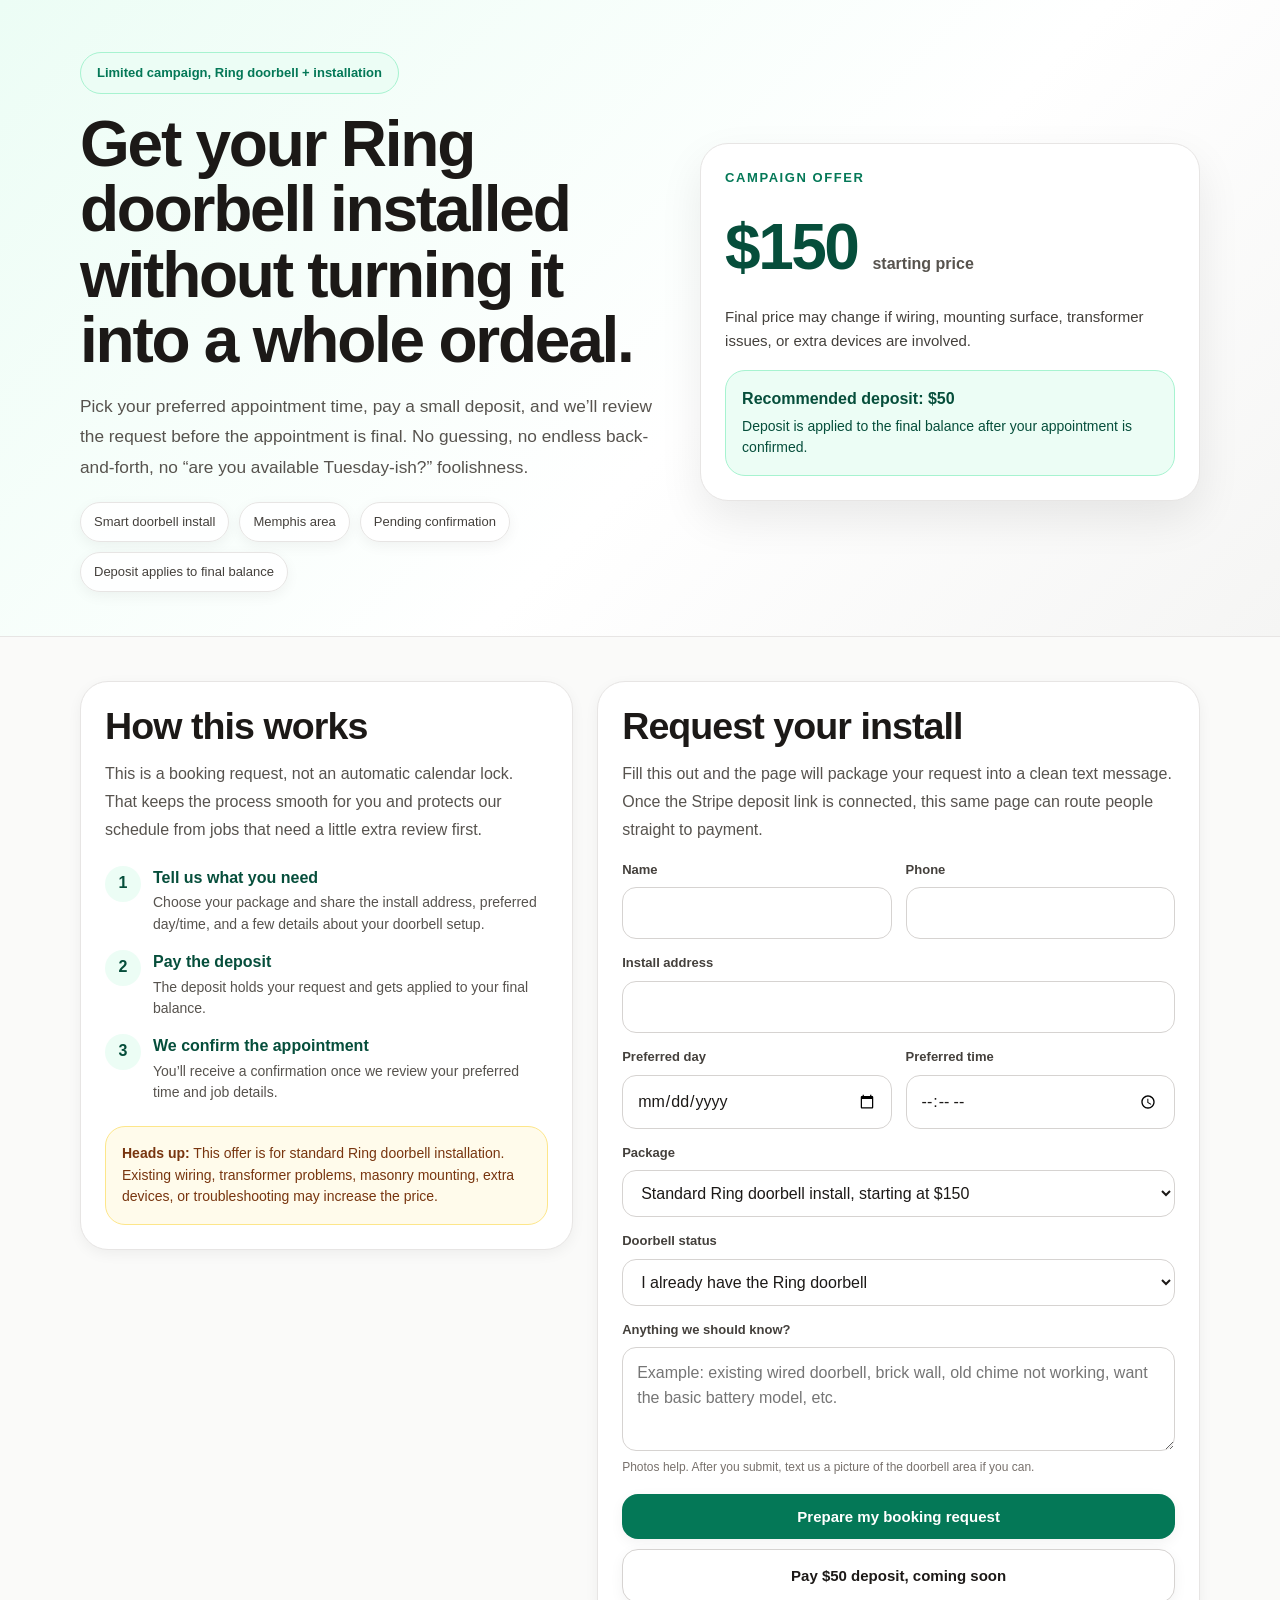
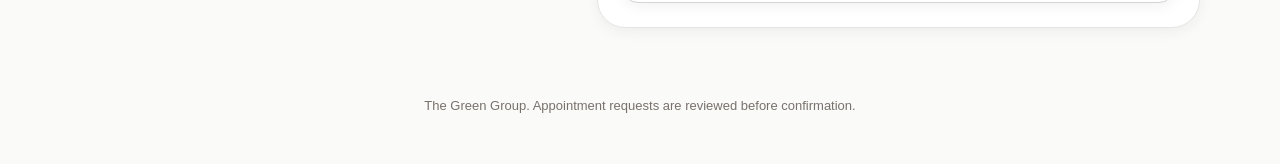
==== booking.html @ 084fee4b "Add Ring doorbell booking request page" ====
<!DOCTYPE html>
<html lang="en">
<head>
<meta charset="UTF-8">
<meta name="viewport" content="width=device-width, initial-scale=1.0">
<title>Book Ring Doorbell Installation | The Green Group</title>

<script async src="https://www.googletagmanager.com/gtag/js?id=G-Z6JM72E55B"></script>
<script>
  window.dataLayer = window.dataLayer || [];
  function gtag(){dataLayer.push(arguments);}
  gtag('js', new Date());
  gtag('config', 'G-Z6JM72E55B');

  function trackCTA(eventName, label) {
    if (window.gtag) {
      gtag('event', eventName, {
        event_category: 'Booking',
        event_label: label
      });
    }
  }
</script>

<style>
:root {
  --bg: #fafaf9;
  --surface: #ffffff;
  --text: #1c1917;
  --muted: #57534e;
  --line: #e7e5e4;
  --green: #047857;
  --green-dark: #064e3b;
  --green-soft: #ecfdf5;
  --gold-soft: #fffbeb;
  --gold: #b45309;
  --shadow-sm: 0 4px 14px rgba(0, 0, 0, 0.05);
  --shadow-lg: 0 18px 44px rgba(0, 0, 0, 0.08);
  --radius-xl: 28px;
  --max: 1120px;
}

* { box-sizing: border-box; }
body {
  margin: 0;
  background: var(--bg);
  color: var(--text);
  font-family: Arial, Helvetica, sans-serif;
  line-height: 1.55;
}

a { color: inherit; }
.container {
  width: min(var(--max), calc(100% - 32px));
  margin: 0 auto;
}
.hero {
  background: linear-gradient(135deg, #ecfdf5 0%, #ffffff 58%, #f5f5f4 100%);
  border-bottom: 1px solid var(--line);
}
.hero-inner {
  padding: 52px 0 44px;
  display: grid;
  grid-template-columns: 1fr 0.85fr;
  gap: 32px;
  align-items: center;
}
.eyebrow {
  display: inline-flex;
  align-items: center;
  border: 1px solid #a7f3d0;
  background: var(--green-soft);
  color: var(--green);
  border-radius: 999px;
  padding: 10px 16px;
  font-size: 13px;
  font-weight: 800;
  margin-bottom: 18px;
}
h1 {
  margin: 0;
  font-size: clamp(2.15rem, 5vw, 4rem);
  line-height: 1.02;
  letter-spacing: -0.035em;
}
.hero-copy {
  margin: 18px 0 0;
  color: var(--muted);
  font-size: 1.08rem;
  line-height: 1.75;
  max-width: 700px;
}
.price-card {
  background: var(--surface);
  border: 1px solid var(--line);
  border-radius: var(--radius-xl);
  box-shadow: var(--shadow-lg);
  padding: 24px;
}
.price-kicker {
  color: var(--green);
  font-size: 13px;
  font-weight: 800;
  letter-spacing: 0.12em;
  text-transform: uppercase;
}
.price {
  margin-top: 10px;
  font-size: clamp(2.5rem, 5vw, 4rem);
  font-weight: 900;
  color: var(--green-dark);
  letter-spacing: -0.04em;
}
.price span {
  font-size: 1rem;
  color: var(--muted);
  font-weight: 700;
  letter-spacing: 0;
}
.price-note {
  margin-top: 8px;
  color: #44403c;
  font-size: 15px;
}
.pill-row {
  display: flex;
  flex-wrap: wrap;
  gap: 10px;
  margin-top: 20px;
}
.pill {
  border: 1px solid var(--line);
  background: rgba(255,255,255,0.9);
  border-radius: 999px;
  padding: 9px 13px;
  font-size: 13px;
  color: #44403c;
  box-shadow: var(--shadow-sm);
}
.section {
  padding: 44px 0;
}
.grid {
  display: grid;
  grid-template-columns: 0.9fr 1.1fr;
  gap: 24px;
  align-items: start;
}
.panel, .form-card {
  background: var(--surface);
  border: 1px solid var(--line);
  border-radius: var(--radius-xl);
  box-shadow: var(--shadow-sm);
  padding: 24px;
}
h2 {
  margin: 0;
  font-size: clamp(1.65rem, 3vw, 2.35rem);
  line-height: 1.1;
  letter-spacing: -0.025em;
}
.intro {
  margin-top: 12px;
  color: var(--muted);
  line-height: 1.75;
}
.steps {
  display: grid;
  gap: 14px;
  margin-top: 22px;
}
.step {
  display: grid;
  grid-template-columns: 36px 1fr;
  gap: 12px;
  align-items: start;
}
.step-number {
  width: 36px;
  height: 36px;
  border-radius: 999px;
  background: var(--green-soft);
  color: var(--green-dark);
  display: grid;
  place-items: center;
  font-weight: 900;
}
.step-title {
  font-weight: 900;
  color: var(--green-dark);
}
.step-copy {
  margin-top: 2px;
  color: #57534e;
  font-size: 14px;
}
.notice {
  margin-top: 22px;
  background: var(--gold-soft);
  border: 1px solid #fde68a;
  color: #78350f;
  border-radius: 20px;
  padding: 16px;
  font-size: 14px;
}
.form-grid {
  display: grid;
  grid-template-columns: 1fr 1fr;
  gap: 14px;
}
.field {
  display: grid;
  gap: 7px;
}
.field.full { grid-column: 1 / -1; }
label {
  font-size: 13px;
  font-weight: 800;
  color: #44403c;
}
input, select, textarea {
  width: 100%;
  border: 1px solid #d6d3d1;
  border-radius: 14px;
  padding: 13px 14px;
  font: inherit;
  color: var(--text);
  background: #ffffff;
}
textarea { min-height: 104px; resize: vertical; }
.helper {
  color: #78716c;
  font-size: 12px;
}
.btn {
  appearance: none;
  border: none;
  display: inline-flex;
  align-items: center;
  justify-content: center;
  border-radius: 16px;
  padding: 14px 18px;
  font-size: 15px;
  font-weight: 900;
  cursor: pointer;
  text-decoration: none;
  transition: transform 0.15s ease, box-shadow 0.15s ease;
}
.btn:hover { transform: translateY(-1px); }
.btn-primary {
  background: var(--green);
  color: white;
  box-shadow: var(--shadow-sm);
}
.btn-secondary {
  background: #ffffff;
  color: var(--text);
  border: 1px solid #d6d3d1;
  box-shadow: var(--shadow-sm);
}
.action-row {
  display: grid;
  gap: 10px;
  margin-top: 18px;
}
.deposit-box {
  margin-top: 18px;
  border: 1px solid #a7f3d0;
  background: var(--green-soft);
  border-radius: 20px;
  padding: 16px;
  color: var(--green-dark);
}
.deposit-title {
  font-weight: 900;
}
.deposit-copy {
  margin-top: 4px;
  font-size: 14px;
}
.result {
  display: none;
  margin-top: 18px;
  border: 1px solid var(--line);
  background: #f8faf9;
  border-radius: 20px;
  padding: 16px;
}
.result.visible { display: block; }
.result-title {
  font-weight: 900;
  color: var(--green-dark);
}
.result-copy {
  margin-top: 6px;
  color: #57534e;
  font-size: 14px;
}
.summary-box {
  margin-top: 12px;
  white-space: pre-wrap;
  background: white;
  border: 1px solid var(--line);
  border-radius: 14px;
  padding: 12px;
  color: #44403c;
  font-size: 13px;
}
.footer {
  padding: 24px 0 48px;
  color: #78716c;
  font-size: 13px;
  text-align: center;
}
@media (max-width: 880px) {
  .hero-inner, .grid, .form-grid { grid-template-columns: 1fr; }
  .hero-inner { padding-top: 40px; }
}
@media (max-width: 600px) {
  .container { width: min(var(--max), calc(100% - 20px)); }
  .panel, .form-card, .price-card { padding: 18px; }
}
</style>
</head>
<body>
<header class="hero">
  <div class="container hero-inner">
    <div>
      <div class="eyebrow">Limited campaign, Ring doorbell + installation</div>
      <h1>Get your Ring doorbell installed without turning it into a whole ordeal.</h1>
      <p class="hero-copy">Pick your preferred appointment time, pay a small deposit, and we’ll review the request before the appointment is final. No guessing, no endless back-and-forth, no “are you available Tuesday-ish?” foolishness.</p>
      <div class="pill-row">
        <div class="pill">Smart doorbell install</div>
        <div class="pill">Memphis area</div>
        <div class="pill">Pending confirmation</div>
        <div class="pill">Deposit applies to final balance</div>
      </div>
    </div>
    <aside class="price-card">
      <div class="price-kicker">Campaign offer</div>
      <div class="price">$150 <span>starting price</span></div>
      <div class="price-note">Final price may change if wiring, mounting surface, transformer issues, or extra devices are involved.</div>
      <div class="deposit-box">
        <div class="deposit-title">Recommended deposit: $50</div>
        <div class="deposit-copy">Deposit is applied to the final balance after your appointment is confirmed.</div>
      </div>
    </aside>
  </div>
</header>

<main class="section">
  <div class="container grid">
    <section class="panel">
      <h2>How this works</h2>
      <p class="intro">This is a booking request, not an automatic calendar lock. That keeps the process smooth for you and protects our schedule from jobs that need a little extra review first.</p>
      <div class="steps">
        <div class="step">
          <div class="step-number">1</div>
          <div>
            <div class="step-title">Tell us what you need</div>
            <div class="step-copy">Choose your package and share the install address, preferred day/time, and a few details about your doorbell setup.</div>
          </div>
        </div>
        <div class="step">
          <div class="step-number">2</div>
          <div>
            <div class="step-title">Pay the deposit</div>
            <div class="step-copy">The deposit holds your request and gets applied to your final balance.</div>
          </div>
        </div>
        <div class="step">
          <div class="step-number">3</div>
          <div>
            <div class="step-title">We confirm the appointment</div>
            <div class="step-copy">You’ll receive a confirmation once we review your preferred time and job details.</div>
          </div>
        </div>
      </div>
      <div class="notice"><strong>Heads up:</strong> This offer is for standard Ring doorbell installation. Existing wiring, transformer problems, masonry mounting, extra devices, or troubleshooting may increase the price.</div>
    </section>

    <section class="form-card">
      <h2>Request your install</h2>
      <p class="intro">Fill this out and the page will package your request into a clean text message. Once the Stripe deposit link is connected, this same page can route people straight to payment.</p>

      <form id="bookingForm">
        <div class="form-grid">
          <div class="field">
            <label for="name">Name</label>
            <input id="name" name="name" autocomplete="name" required>
          </div>
          <div class="field">
            <label for="phone">Phone</label>
            <input id="phone" name="phone" autocomplete="tel" required>
          </div>
          <div class="field full">
            <label for="address">Install address</label>
            <input id="address" name="address" autocomplete="street-address" required>
          </div>
          <div class="field">
            <label for="date">Preferred day</label>
            <input id="date" name="date" type="date" required>
          </div>
          <div class="field">
            <label for="time">Preferred time</label>
            <input id="time" name="time" type="time" required>
          </div>
          <div class="field full">
            <label for="package">Package</label>
            <select id="package" name="package" required>
              <option value="Standard Ring doorbell install, starting at $150">Standard Ring doorbell install, starting at $150</option>
              <option value="Install only, customer already has device">Install only, customer already has device</option>
              <option value="Multiple devices or upgraded setup">Multiple devices or upgraded setup</option>
              <option value="Not sure, need guidance">Not sure, need guidance</option>
            </select>
          </div>
          <div class="field full">
            <label for="device">Doorbell status</label>
            <select id="device" name="device" required>
              <option value="I already have the Ring doorbell">I already have the Ring doorbell</option>
              <option value="I need the doorbell supplied">I need the doorbell supplied</option>
              <option value="I am not sure yet">I am not sure yet</option>
            </select>
          </div>
          <div class="field full">
            <label for="notes">Anything we should know?</label>
            <textarea id="notes" name="notes" placeholder="Example: existing wired doorbell, brick wall, old chime not working, want the basic battery model, etc."></textarea>
            <div class="helper">Photos help. After you submit, text us a picture of the doorbell area if you can.</div>
          </div>
        </div>

        <div class="action-row">
          <button class="btn btn-primary" type="submit">Prepare my booking request</button>
          <a id="depositLink" class="btn btn-secondary" href="#" target="_blank" rel="noopener">Pay $50 deposit, coming soon</a>
        </div>
      </form>

      <div id="result" class="result">
        <div class="result-title">Your request is ready.</div>
        <div class="result-copy">Tap the text button below to send it. Your appointment is pending until we confirm it.</div>
        <div id="summary" class="summary-box"></div>
        <div class="action-row">
          <a id="smsLink" class="btn btn-primary" href="sms:4432963062">Text this booking request</a>
          <a id="emailLink" class="btn btn-secondary" href="mailto:team@thegreengroupllc.com">Email this booking request</a>
        </div>
      </div>
    </section>
  </div>
</main>

<footer class="footer">
  <div class="container">The Green Group. Appointment requests are reviewed before confirmation.</div>
</footer>

<script>
const BUSINESS_PHONE = '4432963062';
const BUSINESS_EMAIL = 'team@thegreengroupllc.com';
const STRIPE_DEPOSIT_URL = '';

const form = document.getElementById('bookingForm');
const result = document.getElementById('result');
const summary = document.getElementById('summary');
const smsLink = document.getElementById('smsLink');
const emailLink = document.getElementById('emailLink');
const depositLink = document.getElementById('depositLink');

if (STRIPE_DEPOSIT_URL) {
  depositLink.href = STRIPE_DEPOSIT_URL;
  depositLink.textContent = 'Pay $50 deposit';
  depositLink.addEventListener('click', () => trackCTA('deposit_click', 'ring_install_deposit'));
} else {
  depositLink.addEventListener('click', (event) => {
    event.preventDefault();
    alert('Deposit payment is not connected yet. Please send the booking request first and we will follow up with payment instructions.');
  });
}

function formatDate(value) {
  if (!value) return '';
  const [year, month, day] = value.split('-');
  return `${month}/${day}/${year}`;
}

form.addEventListener('submit', (event) => {
  event.preventDefault();
  const data = new FormData(form);
  const bookingSummary = [
    'Ring Doorbell Install Booking Request',
    '',
    `Name: ${data.get('name')}`,
    `Phone: ${data.get('phone')}`,
    `Address: ${data.get('address')}`,
    `Preferred day/time: ${formatDate(data.get('date'))} at ${data.get('time')}`,
    `Package: ${data.get('package')}`,
    `Doorbell status: ${data.get('device')}`,
    `Notes: ${data.get('notes') || 'None provided'}`,
    '',
    'I understand this appointment is pending until The Green Group confirms it.'
  ].join('\n');

  summary.textContent = bookingSummary;
  smsLink.href = `sms:${BUSINESS_PHONE}?&body=${encodeURIComponent(bookingSummary)}`;
  emailLink.href = `mailto:${BUSINESS_EMAIL}?subject=${encodeURIComponent('Ring Doorbell Install Booking Request')}&body=${encodeURIComponent(bookingSummary)}`;
  result.classList.add('visible');
  result.scrollIntoView({ behavior: 'smooth', block: 'start' });
  trackCTA('booking_request_prepared', 'ring_install_form');
});
</script>
</body>
</html>
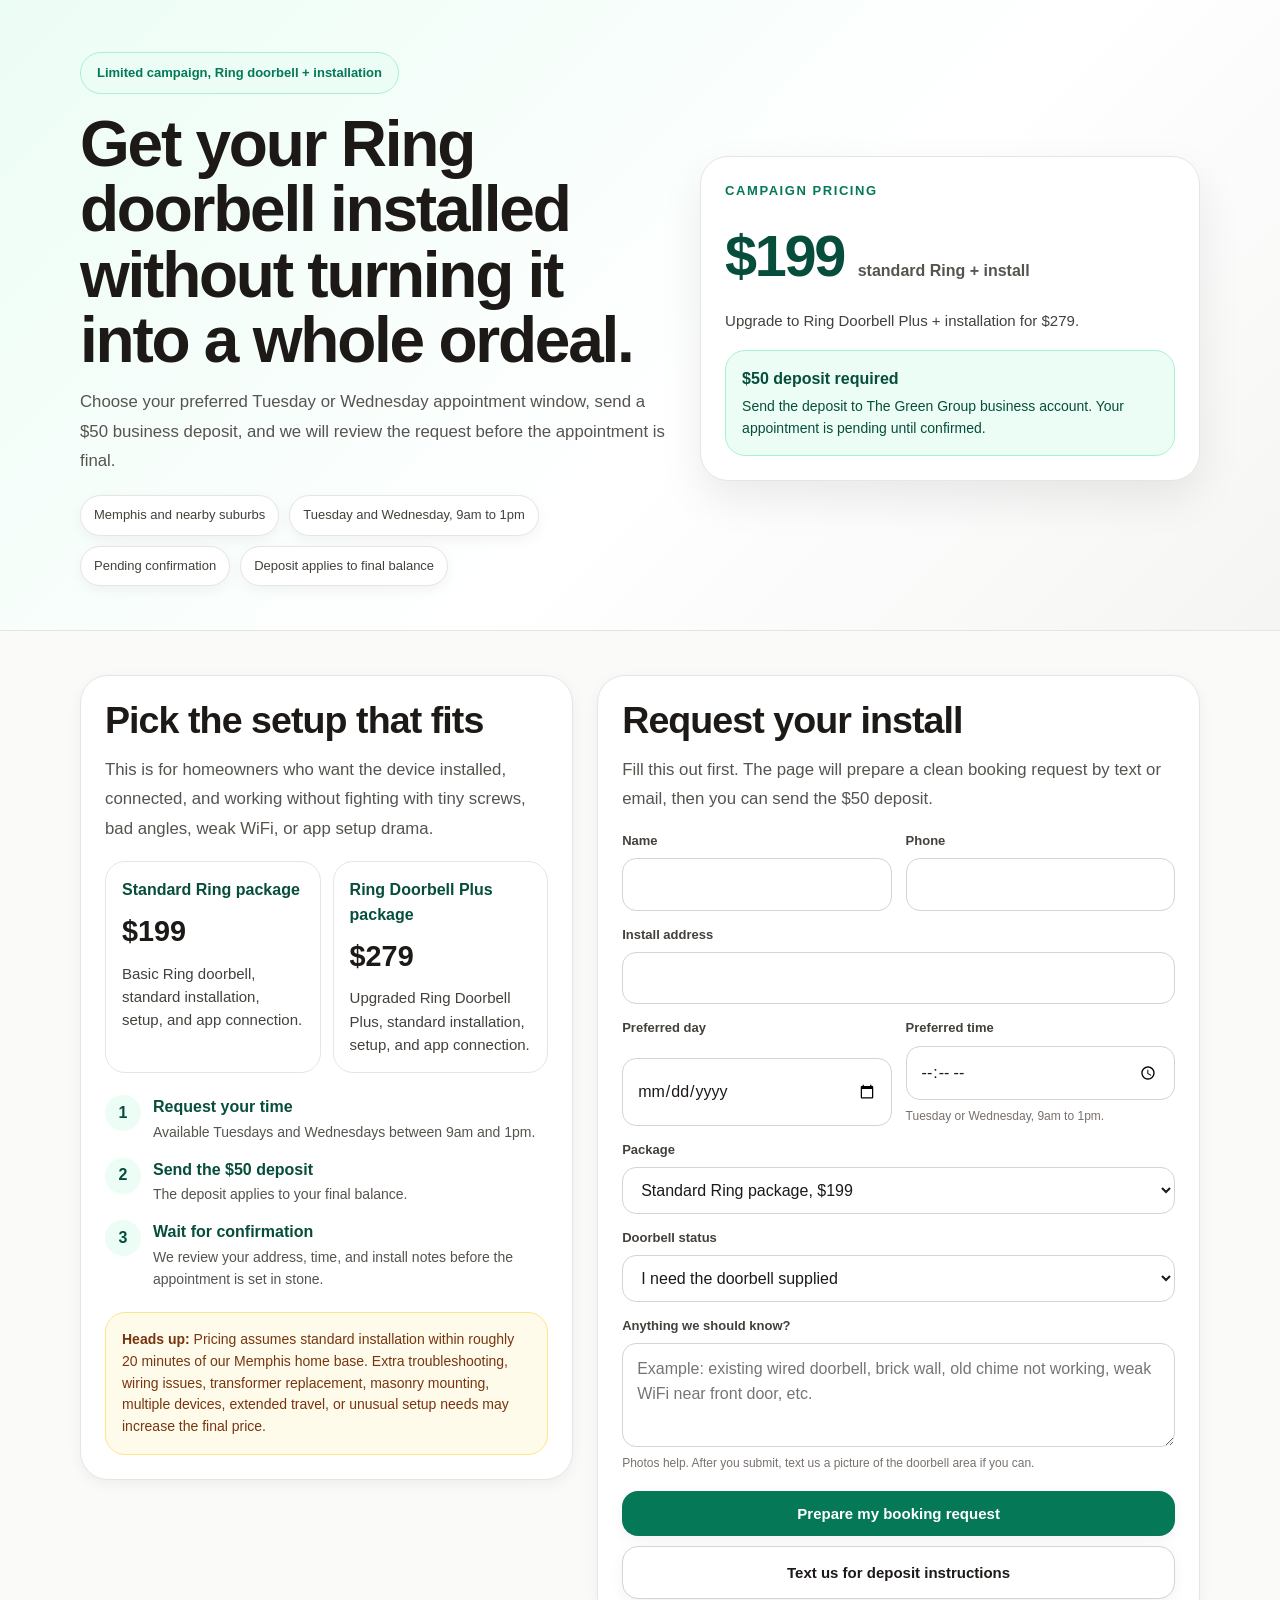
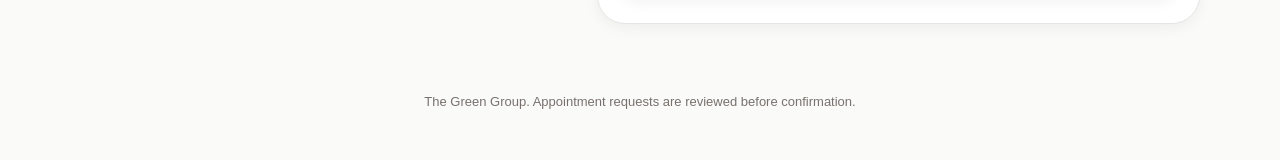
==== commit 6d42ce99: "Update Ring booking offer details" ====
--- a/booking.html
+++ b/booking.html
@@ -3,508 +3,27 @@
 <head>
 <meta charset="UTF-8">
 <meta name="viewport" content="width=device-width, initial-scale=1.0">
-<title>Book Ring Doorbell Installation | The Green Group</title>
-
+<title>Ring Doorbell Installation | The Green Group</title>
 <script async src="https://www.googletagmanager.com/gtag/js?id=G-Z6JM72E55B"></script>
 <script>
-  window.dataLayer = window.dataLayer || [];
-  function gtag(){dataLayer.push(arguments);}
-  gtag('js', new Date());
-  gtag('config', 'G-Z6JM72E55B');
-
-  function trackCTA(eventName, label) {
-    if (window.gtag) {
-      gtag('event', eventName, {
-        event_category: 'Booking',
-        event_label: label
-      });
-    }
-  }
+window.dataLayer = window.dataLayer || [];
+function gtag(){dataLayer.push(arguments);}
+gtag('js', new Date());
+gtag('config', 'G-Z6JM72E55B');
+function trackCTA(eventName, label) {
+  if (window.gtag) gtag('event', eventName, { event_category: 'Booking', event_label: label });
+}
 </script>
-
 <style>
-:root {
-  --bg: #fafaf9;
-  --surface: #ffffff;
-  --text: #1c1917;
-  --muted: #57534e;
-  --line: #e7e5e4;
-  --green: #047857;
-  --green-dark: #064e3b;
-  --green-soft: #ecfdf5;
-  --gold-soft: #fffbeb;
-  --gold: #b45309;
-  --shadow-sm: 0 4px 14px rgba(0, 0, 0, 0.05);
-  --shadow-lg: 0 18px 44px rgba(0, 0, 0, 0.08);
-  --radius-xl: 28px;
-  --max: 1120px;
-}
-
-* { box-sizing: border-box; }
-body {
-  margin: 0;
-  background: var(--bg);
-  color: var(--text);
-  font-family: Arial, Helvetica, sans-serif;
-  line-height: 1.55;
-}
-
-a { color: inherit; }
-.container {
-  width: min(var(--max), calc(100% - 32px));
-  margin: 0 auto;
-}
-.hero {
-  background: linear-gradient(135deg, #ecfdf5 0%, #ffffff 58%, #f5f5f4 100%);
-  border-bottom: 1px solid var(--line);
-}
-.hero-inner {
-  padding: 52px 0 44px;
-  display: grid;
-  grid-template-columns: 1fr 0.85fr;
-  gap: 32px;
-  align-items: center;
-}
-.eyebrow {
-  display: inline-flex;
-  align-items: center;
-  border: 1px solid #a7f3d0;
-  background: var(--green-soft);
-  color: var(--green);
-  border-radius: 999px;
-  padding: 10px 16px;
-  font-size: 13px;
-  font-weight: 800;
-  margin-bottom: 18px;
-}
-h1 {
-  margin: 0;
-  font-size: clamp(2.15rem, 5vw, 4rem);
-  line-height: 1.02;
-  letter-spacing: -0.035em;
-}
-.hero-copy {
-  margin: 18px 0 0;
-  color: var(--muted);
-  font-size: 1.08rem;
-  line-height: 1.75;
-  max-width: 700px;
-}
-.price-card {
-  background: var(--surface);
-  border: 1px solid var(--line);
-  border-radius: var(--radius-xl);
-  box-shadow: var(--shadow-lg);
-  padding: 24px;
-}
-.price-kicker {
-  color: var(--green);
-  font-size: 13px;
-  font-weight: 800;
-  letter-spacing: 0.12em;
-  text-transform: uppercase;
-}
-.price {
-  margin-top: 10px;
-  font-size: clamp(2.5rem, 5vw, 4rem);
-  font-weight: 900;
-  color: var(--green-dark);
-  letter-spacing: -0.04em;
-}
-.price span {
-  font-size: 1rem;
-  color: var(--muted);
-  font-weight: 700;
-  letter-spacing: 0;
-}
-.price-note {
-  margin-top: 8px;
-  color: #44403c;
-  font-size: 15px;
-}
-.pill-row {
-  display: flex;
-  flex-wrap: wrap;
-  gap: 10px;
-  margin-top: 20px;
-}
-.pill {
-  border: 1px solid var(--line);
-  background: rgba(255,255,255,0.9);
-  border-radius: 999px;
-  padding: 9px 13px;
-  font-size: 13px;
-  color: #44403c;
-  box-shadow: var(--shadow-sm);
-}
-.section {
-  padding: 44px 0;
-}
-.grid {
-  display: grid;
-  grid-template-columns: 0.9fr 1.1fr;
-  gap: 24px;
-  align-items: start;
-}
-.panel, .form-card {
-  background: var(--surface);
-  border: 1px solid var(--line);
-  border-radius: var(--radius-xl);
-  box-shadow: var(--shadow-sm);
-  padding: 24px;
-}
-h2 {
-  margin: 0;
-  font-size: clamp(1.65rem, 3vw, 2.35rem);
-  line-height: 1.1;
-  letter-spacing: -0.025em;
-}
-.intro {
-  margin-top: 12px;
-  color: var(--muted);
-  line-height: 1.75;
-}
-.steps {
-  display: grid;
-  gap: 14px;
-  margin-top: 22px;
-}
-.step {
-  display: grid;
-  grid-template-columns: 36px 1fr;
-  gap: 12px;
-  align-items: start;
-}
-.step-number {
-  width: 36px;
-  height: 36px;
-  border-radius: 999px;
-  background: var(--green-soft);
-  color: var(--green-dark);
-  display: grid;
-  place-items: center;
-  font-weight: 900;
-}
-.step-title {
-  font-weight: 900;
-  color: var(--green-dark);
-}
-.step-copy {
-  margin-top: 2px;
-  color: #57534e;
-  font-size: 14px;
-}
-.notice {
-  margin-top: 22px;
-  background: var(--gold-soft);
-  border: 1px solid #fde68a;
-  color: #78350f;
-  border-radius: 20px;
-  padding: 16px;
-  font-size: 14px;
-}
-.form-grid {
-  display: grid;
-  grid-template-columns: 1fr 1fr;
-  gap: 14px;
-}
-.field {
-  display: grid;
-  gap: 7px;
-}
-.field.full { grid-column: 1 / -1; }
-label {
-  font-size: 13px;
-  font-weight: 800;
-  color: #44403c;
-}
-input, select, textarea {
-  width: 100%;
-  border: 1px solid #d6d3d1;
-  border-radius: 14px;
-  padding: 13px 14px;
-  font: inherit;
-  color: var(--text);
-  background: #ffffff;
-}
-textarea { min-height: 104px; resize: vertical; }
-.helper {
-  color: #78716c;
-  font-size: 12px;
-}
-.btn {
-  appearance: none;
-  border: none;
-  display: inline-flex;
-  align-items: center;
-  justify-content: center;
-  border-radius: 16px;
-  padding: 14px 18px;
-  font-size: 15px;
-  font-weight: 900;
-  cursor: pointer;
-  text-decoration: none;
-  transition: transform 0.15s ease, box-shadow 0.15s ease;
-}
-.btn:hover { transform: translateY(-1px); }
-.btn-primary {
-  background: var(--green);
-  color: white;
-  box-shadow: var(--shadow-sm);
-}
-.btn-secondary {
-  background: #ffffff;
-  color: var(--text);
-  border: 1px solid #d6d3d1;
-  box-shadow: var(--shadow-sm);
-}
-.action-row {
-  display: grid;
-  gap: 10px;
-  margin-top: 18px;
-}
-.deposit-box {
-  margin-top: 18px;
-  border: 1px solid #a7f3d0;
-  background: var(--green-soft);
-  border-radius: 20px;
-  padding: 16px;
-  color: var(--green-dark);
-}
-.deposit-title {
-  font-weight: 900;
-}
-.deposit-copy {
-  margin-top: 4px;
-  font-size: 14px;
-}
-.result {
-  display: none;
-  margin-top: 18px;
-  border: 1px solid var(--line);
-  background: #f8faf9;
-  border-radius: 20px;
-  padding: 16px;
-}
-.result.visible { display: block; }
-.result-title {
-  font-weight: 900;
-  color: var(--green-dark);
-}
-.result-copy {
-  margin-top: 6px;
-  color: #57534e;
-  font-size: 14px;
-}
-.summary-box {
-  margin-top: 12px;
-  white-space: pre-wrap;
-  background: white;
-  border: 1px solid var(--line);
-  border-radius: 14px;
-  padding: 12px;
-  color: #44403c;
-  font-size: 13px;
-}
-.footer {
-  padding: 24px 0 48px;
-  color: #78716c;
-  font-size: 13px;
-  text-align: center;
-}
-@media (max-width: 880px) {
-  .hero-inner, .grid, .form-grid { grid-template-columns: 1fr; }
-  .hero-inner { padding-top: 40px; }
-}
-@media (max-width: 600px) {
-  .container { width: min(var(--max), calc(100% - 20px)); }
-  .panel, .form-card, .price-card { padding: 18px; }
-}
+:root{--bg:#fafaf9;--surface:#fff;--text:#1c1917;--muted:#57534e;--line:#e7e5e4;--green:#047857;--green-dark:#064e3b;--green-soft:#ecfdf5;--gold-soft:#fffbeb;--shadow-sm:0 4px 14px rgba(0,0,0,.05);--shadow-lg:0 18px 44px rgba(0,0,0,.08);--radius:28px;--max:1120px}*{box-sizing:border-box}body{margin:0;background:var(--bg);color:var(--text);font-family:Arial,Helvetica,sans-serif;line-height:1.55}.container{width:min(var(--max),calc(100% - 32px));margin:0 auto}.hero{background:linear-gradient(135deg,#ecfdf5 0%,#fff 58%,#f5f5f4 100%);border-bottom:1px solid var(--line)}.hero-inner{padding:52px 0 44px;display:grid;grid-template-columns:1fr .85fr;gap:32px;align-items:center}.eyebrow{display:inline-flex;border:1px solid #a7f3d0;background:var(--green-soft);color:var(--green);border-radius:999px;padding:10px 16px;font-size:13px;font-weight:800;margin-bottom:18px}h1{margin:0;font-size:clamp(2.1rem,5vw,4rem);line-height:1.02;letter-spacing:-.035em}h2{margin:0;font-size:clamp(1.65rem,3vw,2.35rem);line-height:1.1;letter-spacing:-.025em}.hero-copy,.intro{margin-top:14px;color:var(--muted);font-size:1.05rem;line-height:1.75}.price-card,.panel,.form-card{background:var(--surface);border:1px solid var(--line);border-radius:var(--radius);box-shadow:var(--shadow-sm);padding:24px}.price-card{box-shadow:var(--shadow-lg)}.price-kicker{color:var(--green);font-size:13px;font-weight:800;letter-spacing:.12em;text-transform:uppercase}.price{margin-top:10px;font-size:clamp(2.2rem,5vw,3.6rem);font-weight:900;color:var(--green-dark);letter-spacing:-.04em}.price span{font-size:1rem;color:var(--muted);font-weight:700;letter-spacing:0}.price-note,.small{margin-top:8px;color:#44403c;font-size:15px}.pill-row{display:flex;flex-wrap:wrap;gap:10px;margin-top:20px}.pill{border:1px solid var(--line);background:#fff;border-radius:999px;padding:9px 13px;font-size:13px;color:#44403c;box-shadow:var(--shadow-sm)}.section{padding:44px 0}.grid{display:grid;grid-template-columns:.9fr 1.1fr;gap:24px;align-items:start}.offer-grid{display:grid;grid-template-columns:1fr 1fr;gap:12px;margin-top:18px}.offer{border:1px solid var(--line);border-radius:20px;padding:16px;background:#fff}.offer-title{font-weight:900;color:var(--green-dark)}.offer-price{margin-top:6px;font-size:1.8rem;font-weight:900}.steps{display:grid;gap:14px;margin-top:22px}.step{display:grid;grid-template-columns:36px 1fr;gap:12px}.step-number{width:36px;height:36px;border-radius:999px;background:var(--green-soft);color:var(--green-dark);display:grid;place-items:center;font-weight:900}.step-title{font-weight:900;color:var(--green-dark)}.step-copy{margin-top:2px;color:#57534e;font-size:14px}.notice{margin-top:22px;background:var(--gold-soft);border:1px solid #fde68a;color:#78350f;border-radius:20px;padding:16px;font-size:14px}.form-grid{display:grid;grid-template-columns:1fr 1fr;gap:14px}.field{display:grid;gap:7px}.field.full{grid-column:1/-1}label{font-size:13px;font-weight:800;color:#44403c}input,select,textarea{width:100%;border:1px solid #d6d3d1;border-radius:14px;padding:13px 14px;font:inherit;color:var(--text);background:#fff}textarea{min-height:104px;resize:vertical}.helper{color:#78716c;font-size:12px}.btn{appearance:none;border:none;display:inline-flex;align-items:center;justify-content:center;border-radius:16px;padding:14px 18px;font-size:15px;font-weight:900;cursor:pointer;text-decoration:none;transition:transform .15s ease,box-shadow .15s ease}.btn:hover{transform:translateY(-1px)}.btn-primary{background:var(--green);color:#fff;box-shadow:var(--shadow-sm)}.btn-secondary{background:#fff;color:var(--text);border:1px solid #d6d3d1;box-shadow:var(--shadow-sm)}.action-row{display:grid;gap:10px;margin-top:18px}.deposit-box{margin-top:18px;border:1px solid #a7f3d0;background:var(--green-soft);border-radius:20px;padding:16px;color:var(--green-dark)}.deposit-title{font-weight:900}.deposit-copy{margin-top:4px;font-size:14px}.result{display:none;margin-top:18px;border:1px solid var(--line);background:#f8faf9;border-radius:20px;padding:16px}.result.visible{display:block}.result-title{font-weight:900;color:var(--green-dark)}.summary-box{margin-top:12px;white-space:pre-wrap;background:#fff;border:1px solid var(--line);border-radius:14px;padding:12px;color:#44403c;font-size:13px}.footer{padding:24px 0 48px;color:#78716c;font-size:13px;text-align:center}@media(max-width:880px){.hero-inner,.grid,.form-grid,.offer-grid{grid-template-columns:1fr}.hero-inner{padding-top:40px}}@media(max-width:600px){.container{width:min(var(--max),calc(100% - 20px))}.panel,.form-card,.price-card{padding:18px}}
 </style>
 </head>
 <body>
-<header class="hero">
-  <div class="container hero-inner">
-    <div>
-      <div class="eyebrow">Limited campaign, Ring doorbell + installation</div>
-      <h1>Get your Ring doorbell installed without turning it into a whole ordeal.</h1>
-      <p class="hero-copy">Pick your preferred appointment time, pay a small deposit, and we’ll review the request before the appointment is final. No guessing, no endless back-and-forth, no “are you available Tuesday-ish?” foolishness.</p>
-      <div class="pill-row">
-        <div class="pill">Smart doorbell install</div>
-        <div class="pill">Memphis area</div>
-        <div class="pill">Pending confirmation</div>
-        <div class="pill">Deposit applies to final balance</div>
-      </div>
-    </div>
-    <aside class="price-card">
-      <div class="price-kicker">Campaign offer</div>
-      <div class="price">$150 <span>starting price</span></div>
-      <div class="price-note">Final price may change if wiring, mounting surface, transformer issues, or extra devices are involved.</div>
-      <div class="deposit-box">
-        <div class="deposit-title">Recommended deposit: $50</div>
-        <div class="deposit-copy">Deposit is applied to the final balance after your appointment is confirmed.</div>
-      </div>
-    </aside>
-  </div>
-</header>
-
-<main class="section">
-  <div class="container grid">
-    <section class="panel">
-      <h2>How this works</h2>
-      <p class="intro">This is a booking request, not an automatic calendar lock. That keeps the process smooth for you and protects our schedule from jobs that need a little extra review first.</p>
-      <div class="steps">
-        <div class="step">
-          <div class="step-number">1</div>
-          <div>
-            <div class="step-title">Tell us what you need</div>
-            <div class="step-copy">Choose your package and share the install address, preferred day/time, and a few details about your doorbell setup.</div>
-          </div>
-        </div>
-        <div class="step">
-          <div class="step-number">2</div>
-          <div>
-            <div class="step-title">Pay the deposit</div>
-            <div class="step-copy">The deposit holds your request and gets applied to your final balance.</div>
-          </div>
-        </div>
-        <div class="step">
-          <div class="step-number">3</div>
-          <div>
-            <div class="step-title">We confirm the appointment</div>
-            <div class="step-copy">You’ll receive a confirmation once we review your preferred time and job details.</div>
-          </div>
-        </div>
-      </div>
-      <div class="notice"><strong>Heads up:</strong> This offer is for standard Ring doorbell installation. Existing wiring, transformer problems, masonry mounting, extra devices, or troubleshooting may increase the price.</div>
-    </section>
-
-    <section class="form-card">
-      <h2>Request your install</h2>
-      <p class="intro">Fill this out and the page will package your request into a clean text message. Once the Stripe deposit link is connected, this same page can route people straight to payment.</p>
-
-      <form id="bookingForm">
-        <div class="form-grid">
-          <div class="field">
-            <label for="name">Name</label>
-            <input id="name" name="name" autocomplete="name" required>
-          </div>
-          <div class="field">
-            <label for="phone">Phone</label>
-            <input id="phone" name="phone" autocomplete="tel" required>
-          </div>
-          <div class="field full">
-            <label for="address">Install address</label>
-            <input id="address" name="address" autocomplete="street-address" required>
-          </div>
-          <div class="field">
-            <label for="date">Preferred day</label>
-            <input id="date" name="date" type="date" required>
-          </div>
-          <div class="field">
-            <label for="time">Preferred time</label>
-            <input id="time" name="time" type="time" required>
-          </div>
-          <div class="field full">
-            <label for="package">Package</label>
-            <select id="package" name="package" required>
-              <option value="Standard Ring doorbell install, starting at $150">Standard Ring doorbell install, starting at $150</option>
-              <option value="Install only, customer already has device">Install only, customer already has device</option>
-              <option value="Multiple devices or upgraded setup">Multiple devices or upgraded setup</option>
-              <option value="Not sure, need guidance">Not sure, need guidance</option>
-            </select>
-          </div>
-          <div class="field full">
-            <label for="device">Doorbell status</label>
-            <select id="device" name="device" required>
-              <option value="I already have the Ring doorbell">I already have the Ring doorbell</option>
-              <option value="I need the doorbell supplied">I need the doorbell supplied</option>
-              <option value="I am not sure yet">I am not sure yet</option>
-            </select>
-          </div>
-          <div class="field full">
-            <label for="notes">Anything we should know?</label>
-            <textarea id="notes" name="notes" placeholder="Example: existing wired doorbell, brick wall, old chime not working, want the basic battery model, etc."></textarea>
-            <div class="helper">Photos help. After you submit, text us a picture of the doorbell area if you can.</div>
-          </div>
-        </div>
-
-        <div class="action-row">
-          <button class="btn btn-primary" type="submit">Prepare my booking request</button>
-          <a id="depositLink" class="btn btn-secondary" href="#" target="_blank" rel="noopener">Pay $50 deposit, coming soon</a>
-        </div>
-      </form>
-
-      <div id="result" class="result">
-        <div class="result-title">Your request is ready.</div>
-        <div class="result-copy">Tap the text button below to send it. Your appointment is pending until we confirm it.</div>
-        <div id="summary" class="summary-box"></div>
-        <div class="action-row">
-          <a id="smsLink" class="btn btn-primary" href="sms:4432963062">Text this booking request</a>
-          <a id="emailLink" class="btn btn-secondary" href="mailto:team@thegreengroupllc.com">Email this booking request</a>
-        </div>
-      </div>
-    </section>
-  </div>
-</main>
-
-<footer class="footer">
-  <div class="container">The Green Group. Appointment requests are reviewed before confirmation.</div>
-</footer>
-
+<header class="hero"><div class="container hero-inner"><div><div class="eyebrow">Limited campaign, Ring doorbell + installation</div><h1>Get your Ring doorbell installed without turning it into a whole ordeal.</h1><p class="hero-copy">Choose your preferred Tuesday or Wednesday appointment window, send a $50 business deposit, and we will review the request before the appointment is final.</p><div class="pill-row"><div class="pill">Memphis and nearby suburbs</div><div class="pill">Tuesday and Wednesday, 9am to 1pm</div><div class="pill">Pending confirmation</div><div class="pill">Deposit applies to final balance</div></div></div><aside class="price-card"><div class="price-kicker">Campaign pricing</div><div class="price">$199 <span>standard Ring + install</span></div><div class="price-note">Upgrade to Ring Doorbell Plus + installation for $279.</div><div class="deposit-box"><div class="deposit-title">$50 deposit required</div><div class="deposit-copy">Send the deposit to The Green Group business account. Your appointment is pending until confirmed.</div></div></aside></div></header>
+<main class="section"><div class="container grid"><section class="panel"><h2>Pick the setup that fits</h2><p class="intro">This is for homeowners who want the device installed, connected, and working without fighting with tiny screws, bad angles, weak WiFi, or app setup drama.</p><div class="offer-grid"><div class="offer"><div class="offer-title">Standard Ring package</div><div class="offer-price">$199</div><div class="small">Basic Ring doorbell, standard installation, setup, and app connection.</div></div><div class="offer"><div class="offer-title">Ring Doorbell Plus package</div><div class="offer-price">$279</div><div class="small">Upgraded Ring Doorbell Plus, standard installation, setup, and app connection.</div></div></div><div class="steps"><div class="step"><div class="step-number">1</div><div><div class="step-title">Request your time</div><div class="step-copy">Available Tuesdays and Wednesdays between 9am and 1pm.</div></div></div><div class="step"><div class="step-number">2</div><div><div class="step-title">Send the $50 deposit</div><div class="step-copy">The deposit applies to your final balance.</div></div></div><div class="step"><div class="step-number">3</div><div><div class="step-title">Wait for confirmation</div><div class="step-copy">We review your address, time, and install notes before the appointment is set in stone.</div></div></div></div><div class="notice"><strong>Heads up:</strong> Pricing assumes standard installation within roughly 20 minutes of our Memphis home base. Extra troubleshooting, wiring issues, transformer replacement, masonry mounting, multiple devices, extended travel, or unusual setup needs may increase the final price.</div></section><section class="form-card"><h2>Request your install</h2><p class="intro">Fill this out first. The page will prepare a clean booking request by text or email, then you can send the $50 deposit.</p><form id="bookingForm"><div class="form-grid"><div class="field"><label for="name">Name</label><input id="name" name="name" autocomplete="name" required></div><div class="field"><label for="phone">Phone</label><input id="phone" name="phone" autocomplete="tel" required></div><div class="field full"><label for="address">Install address</label><input id="address" name="address" autocomplete="street-address" required></div><div class="field"><label for="date">Preferred day</label><input id="date" name="date" type="date" required></div><div class="field"><label for="time">Preferred time</label><input id="time" name="time" type="time" min="09:00" max="13:00" required><div class="helper">Tuesday or Wednesday, 9am to 1pm.</div></div><div class="field full"><label for="package">Package</label><select id="package" name="package" required><option value="Standard Ring package, $199">Standard Ring package, $199</option><option value="Ring Doorbell Plus package, $279">Ring Doorbell Plus package, $279</option><option value="Install only, customer already has device">Install only, customer already has device</option><option value="Not sure, need guidance">Not sure, need guidance</option></select></div><div class="field full"><label for="device">Doorbell status</label><select id="device" name="device" required><option value="I need the doorbell supplied">I need the doorbell supplied</option><option value="I already have the Ring doorbell">I already have the Ring doorbell</option><option value="I am not sure yet">I am not sure yet</option></select></div><div class="field full"><label for="notes">Anything we should know?</label><textarea id="notes" name="notes" placeholder="Example: existing wired doorbell, brick wall, old chime not working, weak WiFi near front door, etc."></textarea><div class="helper">Photos help. After you submit, text us a picture of the doorbell area if you can.</div></div></div><div class="action-row"><button class="btn btn-primary" type="submit">Prepare my booking request</button><a class="btn btn-secondary" href="sms:4432963062" onclick="trackCTA('deposit_instruction_click','ring_install_deposit');">Text us for deposit instructions</a></div></form><div id="result" class="result"><div class="result-title">Your request is ready.</div><div class="small">Send this request, then send the $50 deposit. Your appointment is pending until we confirm it.</div><div id="summary" class="summary-box"></div><div class="action-row"><a id="smsLink" class="btn btn-primary" href="sms:4432963062">Text this booking request</a><a id="emailLink" class="btn btn-secondary" href="mailto:team@thegreengroupllc.com">Email this booking request</a></div></div></section></div></main>
+<footer class="footer"><div class="container">The Green Group. Appointment requests are reviewed before confirmation.</div></footer>
 <script>
-const BUSINESS_PHONE = '4432963062';
-const BUSINESS_EMAIL = 'team@thegreengroupllc.com';
-const STRIPE_DEPOSIT_URL = '';
-
-const form = document.getElementById('bookingForm');
-const result = document.getElementById('result');
-const summary = document.getElementById('summary');
-const smsLink = document.getElementById('smsLink');
-const emailLink = document.getElementById('emailLink');
-const depositLink = document.getElementById('depositLink');
-
-if (STRIPE_DEPOSIT_URL) {
-  depositLink.href = STRIPE_DEPOSIT_URL;
-  depositLink.textContent = 'Pay $50 deposit';
-  depositLink.addEventListener('click', () => trackCTA('deposit_click', 'ring_install_deposit'));
-} else {
-  depositLink.addEventListener('click', (event) => {
-    event.preventDefault();
-    alert('Deposit payment is not connected yet. Please send the booking request first and we will follow up with payment instructions.');
-  });
-}
-
-function formatDate(value) {
-  if (!value) return '';
-  const [year, month, day] = value.split('-');
-  return `${month}/${day}/${year}`;
-}
-
-form.addEventListener('submit', (event) => {
-  event.preventDefault();
-  const data = new FormData(form);
-  const bookingSummary = [
-    'Ring Doorbell Install Booking Request',
-    '',
-    `Name: ${data.get('name')}`,
-    `Phone: ${data.get('phone')}`,
-    `Address: ${data.get('address')}`,
-    `Preferred day/time: ${formatDate(data.get('date'))} at ${data.get('time')}`,
-    `Package: ${data.get('package')}`,
-    `Doorbell status: ${data.get('device')}`,
-    `Notes: ${data.get('notes') || 'None provided'}`,
-    '',
-    'I understand this appointment is pending until The Green Group confirms it.'
-  ].join('\n');
-
-  summary.textContent = bookingSummary;
-  smsLink.href = `sms:${BUSINESS_PHONE}?&body=${encodeURIComponent(bookingSummary)}`;
-  emailLink.href = `mailto:${BUSINESS_EMAIL}?subject=${encodeURIComponent('Ring Doorbell Install Booking Request')}&body=${encodeURIComponent(bookingSummary)}`;
-  result.classList.add('visible');
-  result.scrollIntoView({ behavior: 'smooth', block: 'start' });
-  trackCTA('booking_request_prepared', 'ring_install_form');
-});
+const BUSINESS_PHONE='4432963062';const BUSINESS_EMAIL='team@thegreengroupllc.com';const form=document.getElementById('bookingForm');const result=document.getElementById('result');const summary=document.getElementById('summary');const smsLink=document.getElementById('smsLink');const emailLink=document.getElementById('emailLink');function formatDate(value){if(!value)return '';const [year,month,day]=value.split('-');return `${month}/${day}/${year}`;}function isTuesdayOrWednesday(dateValue){const d=new Date(`${dateValue}T12:00:00`);const day=d.getDay();return day===2||day===3;}form.addEventListener('submit',(event)=>{event.preventDefault();const data=new FormData(form);if(!isTuesdayOrWednesday(data.get('date'))){alert('Please choose a Tuesday or Wednesday appointment request.');return;}const bookingSummary=['Ring Doorbell Install Booking Request','',`Name: ${data.get('name')}`,`Phone: ${data.get('phone')}`,`Address: ${data.get('address')}`,`Preferred day/time: ${formatDate(data.get('date'))} at ${data.get('time')}`,`Package: ${data.get('package')}`,`Doorbell status: ${data.get('device')}`,'Deposit: $50 business deposit required',`Notes: ${data.get('notes')||'None provided'}`,'','I understand this appointment is pending until The Green Group confirms it.'].join('\n');summary.textContent=bookingSummary;smsLink.href=`sms:${BUSINESS_PHONE}?&body=${encodeURIComponent(bookingSummary)}`;emailLink.href=`mailto:${BUSINESS_EMAIL}?subject=${encodeURIComponent('Ring Doorbell Install Booking Request')}&body=${encodeURIComponent(bookingSummary)}`;result.classList.add('visible');result.scrollIntoView({behavior:'smooth',block:'start'});trackCTA('booking_request_prepared','ring_install_form');});
 </script>
 </body>
 </html>
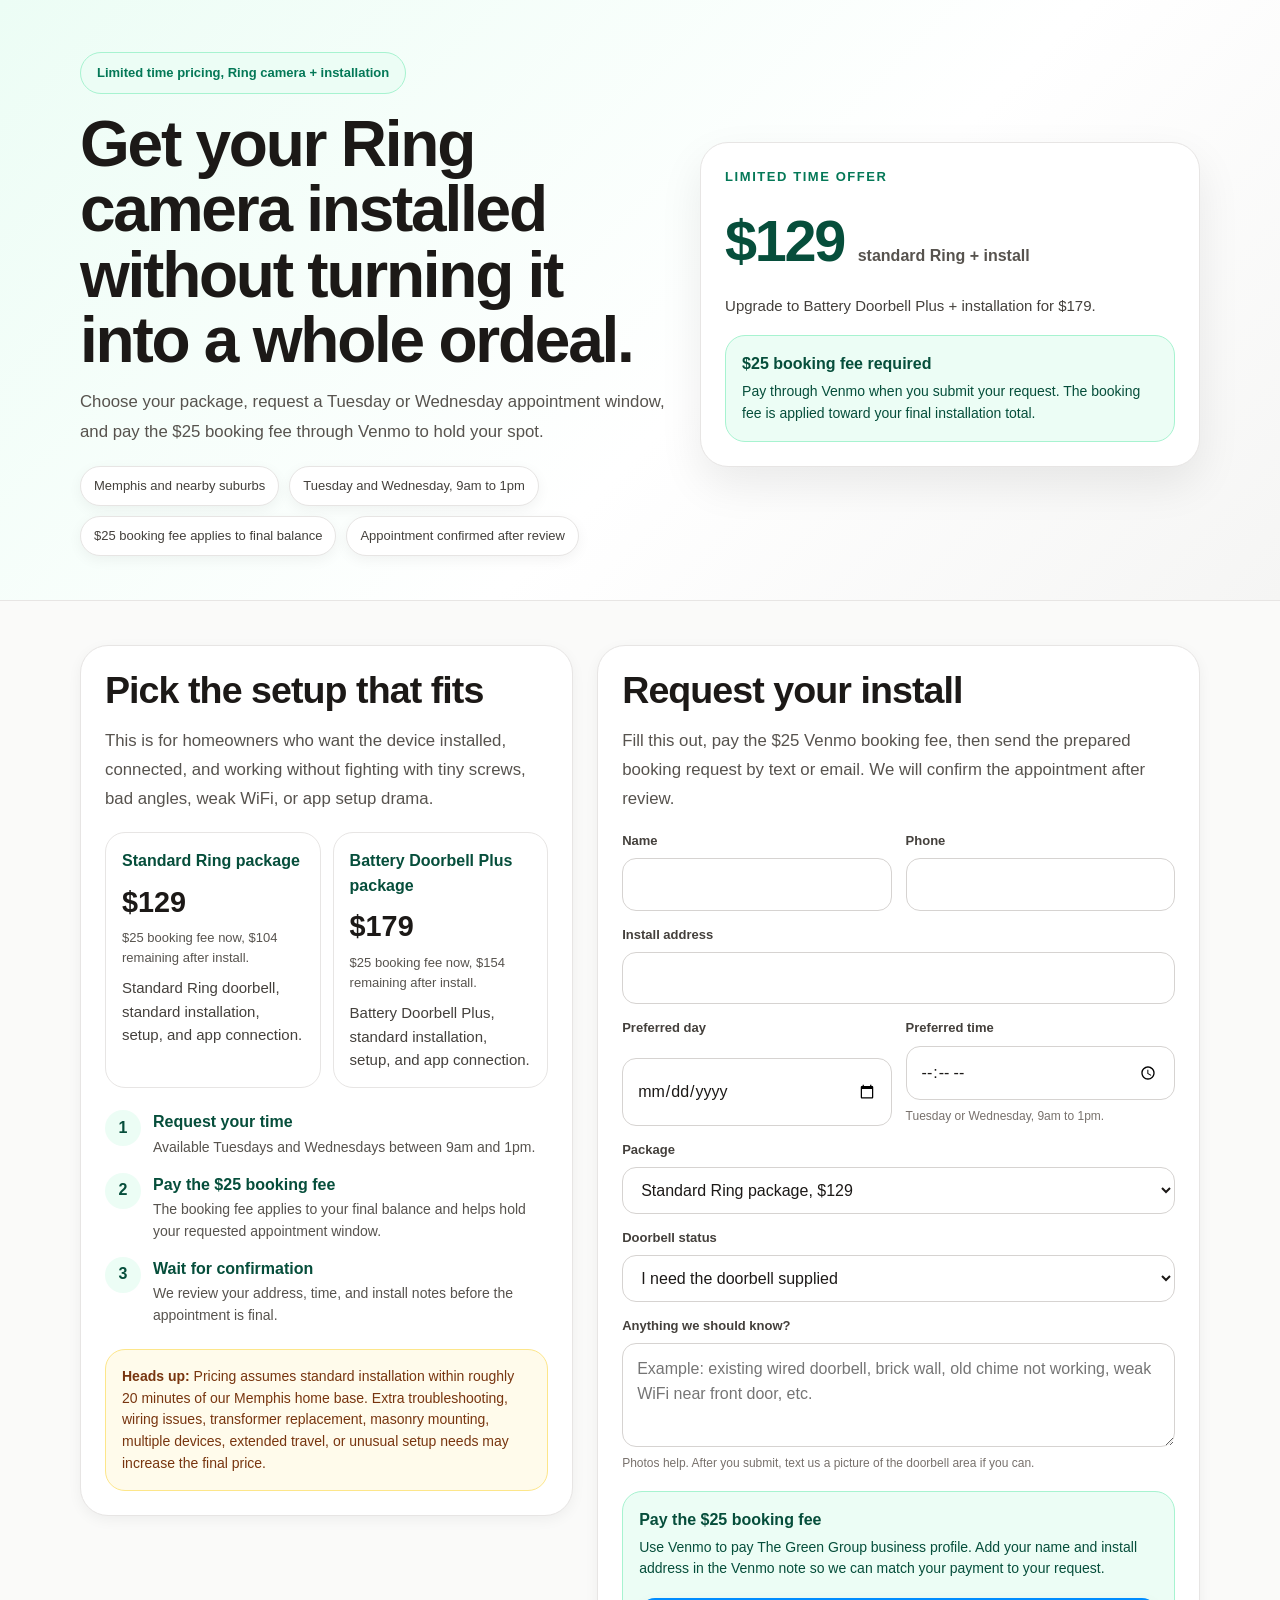
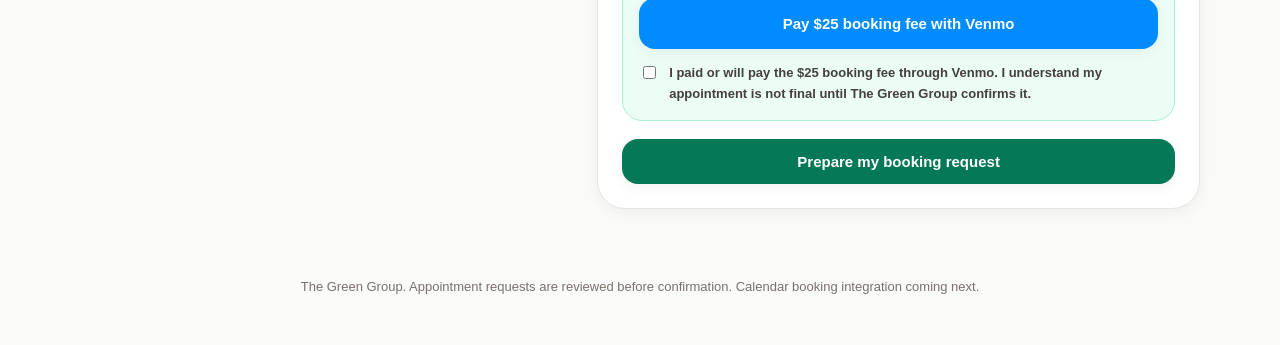
==== commit ff7ca167: "Update booking page with Ring camera pricing and Venmo booking fee" ====
--- a/booking.html
+++ b/booking.html
@@ -3,27 +3,291 @@
 <head>
 <meta charset="UTF-8">
 <meta name="viewport" content="width=device-width, initial-scale=1.0">
-<title>Ring Doorbell Installation | The Green Group</title>
+<title>Ring Camera Installation | The Green Group</title>
 <script async src="https://www.googletagmanager.com/gtag/js?id=G-Z6JM72E55B"></script>
 <script>
 window.dataLayer = window.dataLayer || [];
 function gtag(){dataLayer.push(arguments);}
 gtag('js', new Date());
 gtag('config', 'G-Z6JM72E55B');
+
 function trackCTA(eventName, label) {
   if (window.gtag) gtag('event', eventName, { event_category: 'Booking', event_label: label });
 }
 </script>
 <style>
-:root{--bg:#fafaf9;--surface:#fff;--text:#1c1917;--muted:#57534e;--line:#e7e5e4;--green:#047857;--green-dark:#064e3b;--green-soft:#ecfdf5;--gold-soft:#fffbeb;--shadow-sm:0 4px 14px rgba(0,0,0,.05);--shadow-lg:0 18px 44px rgba(0,0,0,.08);--radius:28px;--max:1120px}*{box-sizing:border-box}body{margin:0;background:var(--bg);color:var(--text);font-family:Arial,Helvetica,sans-serif;line-height:1.55}.container{width:min(var(--max),calc(100% - 32px));margin:0 auto}.hero{background:linear-gradient(135deg,#ecfdf5 0%,#fff 58%,#f5f5f4 100%);border-bottom:1px solid var(--line)}.hero-inner{padding:52px 0 44px;display:grid;grid-template-columns:1fr .85fr;gap:32px;align-items:center}.eyebrow{display:inline-flex;border:1px solid #a7f3d0;background:var(--green-soft);color:var(--green);border-radius:999px;padding:10px 16px;font-size:13px;font-weight:800;margin-bottom:18px}h1{margin:0;font-size:clamp(2.1rem,5vw,4rem);line-height:1.02;letter-spacing:-.035em}h2{margin:0;font-size:clamp(1.65rem,3vw,2.35rem);line-height:1.1;letter-spacing:-.025em}.hero-copy,.intro{margin-top:14px;color:var(--muted);font-size:1.05rem;line-height:1.75}.price-card,.panel,.form-card{background:var(--surface);border:1px solid var(--line);border-radius:var(--radius);box-shadow:var(--shadow-sm);padding:24px}.price-card{box-shadow:var(--shadow-lg)}.price-kicker{color:var(--green);font-size:13px;font-weight:800;letter-spacing:.12em;text-transform:uppercase}.price{margin-top:10px;font-size:clamp(2.2rem,5vw,3.6rem);font-weight:900;color:var(--green-dark);letter-spacing:-.04em}.price span{font-size:1rem;color:var(--muted);font-weight:700;letter-spacing:0}.price-note,.small{margin-top:8px;color:#44403c;font-size:15px}.pill-row{display:flex;flex-wrap:wrap;gap:10px;margin-top:20px}.pill{border:1px solid var(--line);background:#fff;border-radius:999px;padding:9px 13px;font-size:13px;color:#44403c;box-shadow:var(--shadow-sm)}.section{padding:44px 0}.grid{display:grid;grid-template-columns:.9fr 1.1fr;gap:24px;align-items:start}.offer-grid{display:grid;grid-template-columns:1fr 1fr;gap:12px;margin-top:18px}.offer{border:1px solid var(--line);border-radius:20px;padding:16px;background:#fff}.offer-title{font-weight:900;color:var(--green-dark)}.offer-price{margin-top:6px;font-size:1.8rem;font-weight:900}.steps{display:grid;gap:14px;margin-top:22px}.step{display:grid;grid-template-columns:36px 1fr;gap:12px}.step-number{width:36px;height:36px;border-radius:999px;background:var(--green-soft);color:var(--green-dark);display:grid;place-items:center;font-weight:900}.step-title{font-weight:900;color:var(--green-dark)}.step-copy{margin-top:2px;color:#57534e;font-size:14px}.notice{margin-top:22px;background:var(--gold-soft);border:1px solid #fde68a;color:#78350f;border-radius:20px;padding:16px;font-size:14px}.form-grid{display:grid;grid-template-columns:1fr 1fr;gap:14px}.field{display:grid;gap:7px}.field.full{grid-column:1/-1}label{font-size:13px;font-weight:800;color:#44403c}input,select,textarea{width:100%;border:1px solid #d6d3d1;border-radius:14px;padding:13px 14px;font:inherit;color:var(--text);background:#fff}textarea{min-height:104px;resize:vertical}.helper{color:#78716c;font-size:12px}.btn{appearance:none;border:none;display:inline-flex;align-items:center;justify-content:center;border-radius:16px;padding:14px 18px;font-size:15px;font-weight:900;cursor:pointer;text-decoration:none;transition:transform .15s ease,box-shadow .15s ease}.btn:hover{transform:translateY(-1px)}.btn-primary{background:var(--green);color:#fff;box-shadow:var(--shadow-sm)}.btn-secondary{background:#fff;color:var(--text);border:1px solid #d6d3d1;box-shadow:var(--shadow-sm)}.action-row{display:grid;gap:10px;margin-top:18px}.deposit-box{margin-top:18px;border:1px solid #a7f3d0;background:var(--green-soft);border-radius:20px;padding:16px;color:var(--green-dark)}.deposit-title{font-weight:900}.deposit-copy{margin-top:4px;font-size:14px}.result{display:none;margin-top:18px;border:1px solid var(--line);background:#f8faf9;border-radius:20px;padding:16px}.result.visible{display:block}.result-title{font-weight:900;color:var(--green-dark)}.summary-box{margin-top:12px;white-space:pre-wrap;background:#fff;border:1px solid var(--line);border-radius:14px;padding:12px;color:#44403c;font-size:13px}.footer{padding:24px 0 48px;color:#78716c;font-size:13px;text-align:center}@media(max-width:880px){.hero-inner,.grid,.form-grid,.offer-grid{grid-template-columns:1fr}.hero-inner{padding-top:40px}}@media(max-width:600px){.container{width:min(var(--max),calc(100% - 20px))}.panel,.form-card,.price-card{padding:18px}}
+:root{--bg:#fafaf9;--surface:#fff;--text:#1c1917;--muted:#57534e;--line:#e7e5e4;--green:#047857;--green-dark:#064e3b;--green-soft:#ecfdf5;--gold-soft:#fffbeb;--venmo:#008cff;--shadow-sm:0 4px 14px rgba(0,0,0,.05);--shadow-lg:0 18px 44px rgba(0,0,0,.08);--radius:28px;--max:1120px}
+*{box-sizing:border-box}
+body{margin:0;background:var(--bg);color:var(--text);font-family:Arial,Helvetica,sans-serif;line-height:1.55}
+.container{width:min(var(--max),calc(100% - 32px));margin:0 auto}
+.hero{background:linear-gradient(135deg,#ecfdf5 0%,#fff 58%,#f5f5f4 100%);border-bottom:1px solid var(--line)}
+.hero-inner{padding:52px 0 44px;display:grid;grid-template-columns:1fr .85fr;gap:32px;align-items:center}
+.eyebrow{display:inline-flex;border:1px solid #a7f3d0;background:var(--green-soft);color:var(--green);border-radius:999px;padding:10px 16px;font-size:13px;font-weight:800;margin-bottom:18px}
+h1{margin:0;font-size:clamp(2.1rem,5vw,4rem);line-height:1.02;letter-spacing:-.035em}
+h2{margin:0;font-size:clamp(1.65rem,3vw,2.35rem);line-height:1.1;letter-spacing:-.025em}
+.hero-copy,.intro{margin-top:14px;color:var(--muted);font-size:1.05rem;line-height:1.75}
+.price-card,.panel,.form-card{background:var(--surface);border:1px solid var(--line);border-radius:var(--radius);box-shadow:var(--shadow-sm);padding:24px}
+.price-card{box-shadow:var(--shadow-lg)}
+.price-kicker{color:var(--green);font-size:13px;font-weight:800;letter-spacing:.12em;text-transform:uppercase}
+.price{margin-top:10px;font-size:clamp(2.2rem,5vw,3.6rem);font-weight:900;color:var(--green-dark);letter-spacing:-.04em}
+.price span{font-size:1rem;color:var(--muted);font-weight:700;letter-spacing:0}
+.price-note,.small{margin-top:8px;color:#44403c;font-size:15px}
+.pill-row{display:flex;flex-wrap:wrap;gap:10px;margin-top:20px}
+.pill{border:1px solid var(--line);background:#fff;border-radius:999px;padding:9px 13px;font-size:13px;color:#44403c;box-shadow:var(--shadow-sm)}
+.section{padding:44px 0}
+.grid{display:grid;grid-template-columns:.9fr 1.1fr;gap:24px;align-items:start}
+.offer-grid{display:grid;grid-template-columns:1fr 1fr;gap:12px;margin-top:18px}
+.offer{border:1px solid var(--line);border-radius:20px;padding:16px;background:#fff}
+.offer-title{font-weight:900;color:var(--green-dark)}
+.offer-price{margin-top:6px;font-size:1.8rem;font-weight:900}
+.balance{margin-top:4px;color:#57534e;font-size:13px}
+.steps{display:grid;gap:14px;margin-top:22px}
+.step{display:grid;grid-template-columns:36px 1fr;gap:12px}
+.step-number{width:36px;height:36px;border-radius:999px;background:var(--green-soft);color:var(--green-dark);display:grid;place-items:center;font-weight:900}
+.step-title{font-weight:900;color:var(--green-dark)}
+.step-copy{margin-top:2px;color:#57534e;font-size:14px}
+.notice{margin-top:22px;background:var(--gold-soft);border:1px solid #fde68a;color:#78350f;border-radius:20px;padding:16px;font-size:14px}
+.form-grid{display:grid;grid-template-columns:1fr 1fr;gap:14px}
+.field{display:grid;gap:7px}
+.field.full{grid-column:1/-1}
+label{font-size:13px;font-weight:800;color:#44403c}
+input,select,textarea{width:100%;border:1px solid #d6d3d1;border-radius:14px;padding:13px 14px;font:inherit;color:var(--text);background:#fff}
+textarea{min-height:104px;resize:vertical}
+.helper{color:#78716c;font-size:12px}
+.btn{appearance:none;border:none;display:inline-flex;align-items:center;justify-content:center;border-radius:16px;padding:14px 18px;font-size:15px;font-weight:900;cursor:pointer;text-decoration:none;transition:transform .15s ease,box-shadow .15s ease}
+.btn:hover{transform:translateY(-1px)}
+.btn-primary{background:var(--green);color:#fff;box-shadow:var(--shadow-sm)}
+.btn-secondary{background:#fff;color:var(--text);border:1px solid #d6d3d1;box-shadow:var(--shadow-sm)}
+.btn-venmo{background:var(--venmo);color:#fff;box-shadow:var(--shadow-sm)}
+.action-row{display:grid;gap:10px;margin-top:18px}
+.booking-fee-box{margin-top:18px;border:1px solid #a7f3d0;background:var(--green-soft);border-radius:20px;padding:16px;color:var(--green-dark)}
+.booking-fee-title{font-weight:900}
+.booking-fee-copy{margin-top:4px;font-size:14px}
+.payment-check{margin-top:14px;display:flex;gap:10px;align-items:flex-start;color:#44403c;font-size:13px}
+.payment-check input{width:auto;margin-top:3px}
+.result{display:none;margin-top:18px;border:1px solid var(--line);background:#f8faf9;border-radius:20px;padding:16px}
+.result.visible{display:block}
+.result-title{font-weight:900;color:var(--green-dark)}
+.summary-box{margin-top:12px;white-space:pre-wrap;background:#fff;border:1px solid var(--line);border-radius:14px;padding:12px;color:#44403c;font-size:13px}
+.footer{padding:24px 0 48px;color:#78716c;font-size:13px;text-align:center}
+@media(max-width:880px){.hero-inner,.grid,.form-grid,.offer-grid{grid-template-columns:1fr}.hero-inner{padding-top:40px}}
+@media(max-width:600px){.container{width:min(var(--max),calc(100% - 20px))}.panel,.form-card,.price-card{padding:18px}}
 </style>
 </head>
 <body>
-<header class="hero"><div class="container hero-inner"><div><div class="eyebrow">Limited campaign, Ring doorbell + installation</div><h1>Get your Ring doorbell installed without turning it into a whole ordeal.</h1><p class="hero-copy">Choose your preferred Tuesday or Wednesday appointment window, send a $50 business deposit, and we will review the request before the appointment is final.</p><div class="pill-row"><div class="pill">Memphis and nearby suburbs</div><div class="pill">Tuesday and Wednesday, 9am to 1pm</div><div class="pill">Pending confirmation</div><div class="pill">Deposit applies to final balance</div></div></div><aside class="price-card"><div class="price-kicker">Campaign pricing</div><div class="price">$199 <span>standard Ring + install</span></div><div class="price-note">Upgrade to Ring Doorbell Plus + installation for $279.</div><div class="deposit-box"><div class="deposit-title">$50 deposit required</div><div class="deposit-copy">Send the deposit to The Green Group business account. Your appointment is pending until confirmed.</div></div></aside></div></header>
-<main class="section"><div class="container grid"><section class="panel"><h2>Pick the setup that fits</h2><p class="intro">This is for homeowners who want the device installed, connected, and working without fighting with tiny screws, bad angles, weak WiFi, or app setup drama.</p><div class="offer-grid"><div class="offer"><div class="offer-title">Standard Ring package</div><div class="offer-price">$199</div><div class="small">Basic Ring doorbell, standard installation, setup, and app connection.</div></div><div class="offer"><div class="offer-title">Ring Doorbell Plus package</div><div class="offer-price">$279</div><div class="small">Upgraded Ring Doorbell Plus, standard installation, setup, and app connection.</div></div></div><div class="steps"><div class="step"><div class="step-number">1</div><div><div class="step-title">Request your time</div><div class="step-copy">Available Tuesdays and Wednesdays between 9am and 1pm.</div></div></div><div class="step"><div class="step-number">2</div><div><div class="step-title">Send the $50 deposit</div><div class="step-copy">The deposit applies to your final balance.</div></div></div><div class="step"><div class="step-number">3</div><div><div class="step-title">Wait for confirmation</div><div class="step-copy">We review your address, time, and install notes before the appointment is set in stone.</div></div></div></div><div class="notice"><strong>Heads up:</strong> Pricing assumes standard installation within roughly 20 minutes of our Memphis home base. Extra troubleshooting, wiring issues, transformer replacement, masonry mounting, multiple devices, extended travel, or unusual setup needs may increase the final price.</div></section><section class="form-card"><h2>Request your install</h2><p class="intro">Fill this out first. The page will prepare a clean booking request by text or email, then you can send the $50 deposit.</p><form id="bookingForm"><div class="form-grid"><div class="field"><label for="name">Name</label><input id="name" name="name" autocomplete="name" required></div><div class="field"><label for="phone">Phone</label><input id="phone" name="phone" autocomplete="tel" required></div><div class="field full"><label for="address">Install address</label><input id="address" name="address" autocomplete="street-address" required></div><div class="field"><label for="date">Preferred day</label><input id="date" name="date" type="date" required></div><div class="field"><label for="time">Preferred time</label><input id="time" name="time" type="time" min="09:00" max="13:00" required><div class="helper">Tuesday or Wednesday, 9am to 1pm.</div></div><div class="field full"><label for="package">Package</label><select id="package" name="package" required><option value="Standard Ring package, $199">Standard Ring package, $199</option><option value="Ring Doorbell Plus package, $279">Ring Doorbell Plus package, $279</option><option value="Install only, customer already has device">Install only, customer already has device</option><option value="Not sure, need guidance">Not sure, need guidance</option></select></div><div class="field full"><label for="device">Doorbell status</label><select id="device" name="device" required><option value="I need the doorbell supplied">I need the doorbell supplied</option><option value="I already have the Ring doorbell">I already have the Ring doorbell</option><option value="I am not sure yet">I am not sure yet</option></select></div><div class="field full"><label for="notes">Anything we should know?</label><textarea id="notes" name="notes" placeholder="Example: existing wired doorbell, brick wall, old chime not working, weak WiFi near front door, etc."></textarea><div class="helper">Photos help. After you submit, text us a picture of the doorbell area if you can.</div></div></div><div class="action-row"><button class="btn btn-primary" type="submit">Prepare my booking request</button><a class="btn btn-secondary" href="sms:4432963062" onclick="trackCTA('deposit_instruction_click','ring_install_deposit');">Text us for deposit instructions</a></div></form><div id="result" class="result"><div class="result-title">Your request is ready.</div><div class="small">Send this request, then send the $50 deposit. Your appointment is pending until we confirm it.</div><div id="summary" class="summary-box"></div><div class="action-row"><a id="smsLink" class="btn btn-primary" href="sms:4432963062">Text this booking request</a><a id="emailLink" class="btn btn-secondary" href="mailto:team@thegreengroupllc.com">Email this booking request</a></div></div></section></div></main>
-<footer class="footer"><div class="container">The Green Group. Appointment requests are reviewed before confirmation.</div></footer>
+<header class="hero">
+  <div class="container hero-inner">
+    <div>
+      <div class="eyebrow">Limited time pricing, Ring camera + installation</div>
+      <h1>Get your Ring camera installed without turning it into a whole ordeal.</h1>
+      <p class="hero-copy">Choose your package, request a Tuesday or Wednesday appointment window, and pay the $25 booking fee through Venmo to hold your spot.</p>
+      <div class="pill-row">
+        <div class="pill">Memphis and nearby suburbs</div>
+        <div class="pill">Tuesday and Wednesday, 9am to 1pm</div>
+        <div class="pill">$25 booking fee applies to final balance</div>
+        <div class="pill">Appointment confirmed after review</div>
+      </div>
+    </div>
+    <aside class="price-card">
+      <div class="price-kicker">Limited time offer</div>
+      <div class="price">$129 <span>standard Ring + install</span></div>
+      <div class="price-note">Upgrade to Battery Doorbell Plus + installation for $179.</div>
+      <div class="booking-fee-box">
+        <div class="booking-fee-title">$25 booking fee required</div>
+        <div class="booking-fee-copy">Pay through Venmo when you submit your request. The booking fee is applied toward your final installation total.</div>
+      </div>
+    </aside>
+  </div>
+</header>
+
+<main class="section">
+  <div class="container grid">
+    <section class="panel">
+      <h2>Pick the setup that fits</h2>
+      <p class="intro">This is for homeowners who want the device installed, connected, and working without fighting with tiny screws, bad angles, weak WiFi, or app setup drama.</p>
+      <div class="offer-grid">
+        <div class="offer">
+          <div class="offer-title">Standard Ring package</div>
+          <div class="offer-price">$129</div>
+          <div class="balance">$25 booking fee now, $104 remaining after install.</div>
+          <div class="small">Standard Ring doorbell, standard installation, setup, and app connection.</div>
+        </div>
+        <div class="offer">
+          <div class="offer-title">Battery Doorbell Plus package</div>
+          <div class="offer-price">$179</div>
+          <div class="balance">$25 booking fee now, $154 remaining after install.</div>
+          <div class="small">Battery Doorbell Plus, standard installation, setup, and app connection.</div>
+        </div>
+      </div>
+
+      <div class="steps">
+        <div class="step">
+          <div class="step-number">1</div>
+          <div><div class="step-title">Request your time</div><div class="step-copy">Available Tuesdays and Wednesdays between 9am and 1pm.</div></div>
+        </div>
+        <div class="step">
+          <div class="step-number">2</div>
+          <div><div class="step-title">Pay the $25 booking fee</div><div class="step-copy">The booking fee applies to your final balance and helps hold your requested appointment window.</div></div>
+        </div>
+        <div class="step">
+          <div class="step-number">3</div>
+          <div><div class="step-title">Wait for confirmation</div><div class="step-copy">We review your address, time, and install notes before the appointment is final.</div></div>
+        </div>
+      </div>
+
+      <div class="notice"><strong>Heads up:</strong> Pricing assumes standard installation within roughly 20 minutes of our Memphis home base. Extra troubleshooting, wiring issues, transformer replacement, masonry mounting, multiple devices, extended travel, or unusual setup needs may increase the final price.</div>
+    </section>
+
+    <section class="form-card">
+      <h2>Request your install</h2>
+      <p class="intro">Fill this out, pay the $25 Venmo booking fee, then send the prepared booking request by text or email. We will confirm the appointment after review.</p>
+
+      <form id="bookingForm">
+        <div class="form-grid">
+          <div class="field"><label for="name">Name</label><input id="name" name="name" autocomplete="name" required></div>
+          <div class="field"><label for="phone">Phone</label><input id="phone" name="phone" autocomplete="tel" required></div>
+          <div class="field full"><label for="address">Install address</label><input id="address" name="address" autocomplete="street-address" required></div>
+          <div class="field"><label for="date">Preferred day</label><input id="date" name="date" type="date" required></div>
+          <div class="field"><label for="time">Preferred time</label><input id="time" name="time" type="time" min="09:00" max="13:00" required><div class="helper">Tuesday or Wednesday, 9am to 1pm.</div></div>
+          <div class="field full">
+            <label for="package">Package</label>
+            <select id="package" name="package" required>
+              <option value="Standard Ring package, $129">Standard Ring package, $129</option>
+              <option value="Battery Doorbell Plus package, $179">Battery Doorbell Plus package, $179</option>
+              <option value="Install only, customer already has device">Install only, customer already has device</option>
+              <option value="Not sure, need guidance">Not sure, need guidance</option>
+            </select>
+          </div>
+          <div class="field full">
+            <label for="device">Doorbell status</label>
+            <select id="device" name="device" required>
+              <option value="I need the doorbell supplied">I need the doorbell supplied</option>
+              <option value="I already have the Ring doorbell">I already have the Ring doorbell</option>
+              <option value="I am not sure yet">I am not sure yet</option>
+            </select>
+          </div>
+          <div class="field full">
+            <label for="notes">Anything we should know?</label>
+            <textarea id="notes" name="notes" placeholder="Example: existing wired doorbell, brick wall, old chime not working, weak WiFi near front door, etc."></textarea>
+            <div class="helper">Photos help. After you submit, text us a picture of the doorbell area if you can.</div>
+          </div>
+        </div>
+
+        <div class="booking-fee-box">
+          <div class="booking-fee-title">Pay the $25 booking fee</div>
+          <div class="booking-fee-copy">Use Venmo to pay The Green Group business profile. Add your name and install address in the Venmo note so we can match your payment to your request.</div>
+          <div class="action-row">
+            <a id="venmoLink" class="btn btn-venmo" href="https://venmo.com/u/thegreengroupllc?txn=pay&amount=25&note=Ring%20camera%20booking%20fee" target="_blank" rel="noopener" onclick="trackCTA('venmo_booking_fee_click','ring_install_booking_fee');">Pay $25 booking fee with Venmo</a>
+          </div>
+          <label class="payment-check">
+            <input id="paidBookingFee" name="paidBookingFee" type="checkbox">
+            <span>I paid or will pay the $25 booking fee through Venmo. I understand my appointment is not final until The Green Group confirms it.</span>
+          </label>
+        </div>
+
+        <div class="action-row">
+          <button class="btn btn-primary" type="submit">Prepare my booking request</button>
+        </div>
+      </form>
+
+      <div id="result" class="result">
+        <div class="result-title">Your request is ready.</div>
+        <div class="small">Send this request by text or email. Make sure the $25 Venmo booking fee is paid so we can match and confirm your appointment.</div>
+        <div id="summary" class="summary-box"></div>
+        <div class="action-row">
+          <a id="smsLink" class="btn btn-primary" href="sms:4432963062">Text this booking request</a>
+          <a id="emailLink" class="btn btn-secondary" href="mailto:team@thegreengroupllc.com">Email this booking request</a>
+        </div>
+      </div>
+    </section>
+  </div>
+</main>
+
+<footer class="footer"><div class="container">The Green Group. Appointment requests are reviewed before confirmation. Calendar booking integration coming next.</div></footer>
+
 <script>
-const BUSINESS_PHONE='4432963062';const BUSINESS_EMAIL='team@thegreengroupllc.com';const form=document.getElementById('bookingForm');const result=document.getElementById('result');const summary=document.getElementById('summary');const smsLink=document.getElementById('smsLink');const emailLink=document.getElementById('emailLink');function formatDate(value){if(!value)return '';const [year,month,day]=value.split('-');return `${month}/${day}/${year}`;}function isTuesdayOrWednesday(dateValue){const d=new Date(`${dateValue}T12:00:00`);const day=d.getDay();return day===2||day===3;}form.addEventListener('submit',(event)=>{event.preventDefault();const data=new FormData(form);if(!isTuesdayOrWednesday(data.get('date'))){alert('Please choose a Tuesday or Wednesday appointment request.');return;}const bookingSummary=['Ring Doorbell Install Booking Request','',`Name: ${data.get('name')}`,`Phone: ${data.get('phone')}`,`Address: ${data.get('address')}`,`Preferred day/time: ${formatDate(data.get('date'))} at ${data.get('time')}`,`Package: ${data.get('package')}`,`Doorbell status: ${data.get('device')}`,'Deposit: $50 business deposit required',`Notes: ${data.get('notes')||'None provided'}`,'','I understand this appointment is pending until The Green Group confirms it.'].join('\n');summary.textContent=bookingSummary;smsLink.href=`sms:${BUSINESS_PHONE}?&body=${encodeURIComponent(bookingSummary)}`;emailLink.href=`mailto:${BUSINESS_EMAIL}?subject=${encodeURIComponent('Ring Doorbell Install Booking Request')}&body=${encodeURIComponent(bookingSummary)}`;result.classList.add('visible');result.scrollIntoView({behavior:'smooth',block:'start'});trackCTA('booking_request_prepared','ring_install_form');});
+const BUSINESS_PHONE = '4432963062';
+const BUSINESS_EMAIL = 'team@thegreengroupllc.com';
+const BOOKING_FEE = 25;
+const form = document.getElementById('bookingForm');
+const result = document.getElementById('result');
+const summary = document.getElementById('summary');
+const smsLink = document.getElementById('smsLink');
+const emailLink = document.getElementById('emailLink');
+
+function formatDate(value) {
+  if (!value) return '';
+  const [year, month, day] = value.split('-');
+  return `${month}/${day}/${year}`;
+}
+
+function formatTime(value) {
+  if (!value) return '';
+  const [hour, minute] = value.split(':').map(Number);
+  const suffix = hour >= 12 ? 'PM' : 'AM';
+  const twelveHour = hour % 12 || 12;
+  return `${twelveHour}:${String(minute).padStart(2, '0')} ${suffix}`;
+}
+
+function isTuesdayOrWednesday(dateValue) {
+  const d = new Date(`${dateValue}T12:00:00`);
+  const day = d.getDay();
+  return day === 2 || day === 3;
+}
+
+function isWithinBookingWindow(timeValue) {
+  return timeValue >= '09:00' && timeValue <= '13:00';
+}
+
+function getRemainingBalance(packageValue) {
+  if (packageValue.includes('$129')) return '$104';
+  if (packageValue.includes('$179')) return '$154';
+  return 'To be confirmed';
+}
+
+form.addEventListener('submit', (event) => {
+  event.preventDefault();
+  const data = new FormData(form);
+  const selectedDate = data.get('date');
+  const selectedTime = data.get('time');
+
+  if (!isTuesdayOrWednesday(selectedDate)) {
+    alert('Please choose a Tuesday or Wednesday appointment request.');
+    return;
+  }
+
+  if (!isWithinBookingWindow(selectedTime)) {
+    alert('Please choose a time between 9:00 AM and 1:00 PM.');
+    return;
+  }
+
+  const paidBookingFee = document.getElementById('paidBookingFee').checked ? 'Customer checked booking fee box' : 'Booking fee still needs to be matched';
+  const packageChoice = data.get('package');
+
+  const bookingSummary = [
+    'Ring Camera Install Booking Request',
+    '',
+    `Name: ${data.get('name')}`,
+    `Phone: ${data.get('phone')}`,
+    `Address: ${data.get('address')}`,
+    `Preferred day/time: ${formatDate(selectedDate)} at ${formatTime(selectedTime)}`,
+    `Package: ${packageChoice}`,
+    `Doorbell status: ${data.get('device')}`,
+    `Booking fee: $${BOOKING_FEE} through Venmo`,
+    `Remaining balance after booking fee: ${getRemainingBalance(packageChoice)}`,
+    `Booking fee status: ${paidBookingFee}`,
+    `Notes: ${data.get('notes') || 'None provided'}`,
+    '',
+    'I understand this appointment is pending until The Green Group confirms it.'
+  ].join('\n');
+
+  summary.textContent = bookingSummary;
+  smsLink.href = `sms:${BUSINESS_PHONE}?&body=${encodeURIComponent(bookingSummary)}`;
+  emailLink.href = `mailto:${BUSINESS_EMAIL}?subject=${encodeURIComponent('Ring Camera Install Booking Request')}&body=${encodeURIComponent(bookingSummary)}`;
+  result.classList.add('visible');
+  result.scrollIntoView({ behavior: 'smooth', block: 'start' });
+  trackCTA('booking_request_prepared', 'ring_install_form');
+});
 </script>
 </body>
 </html>
